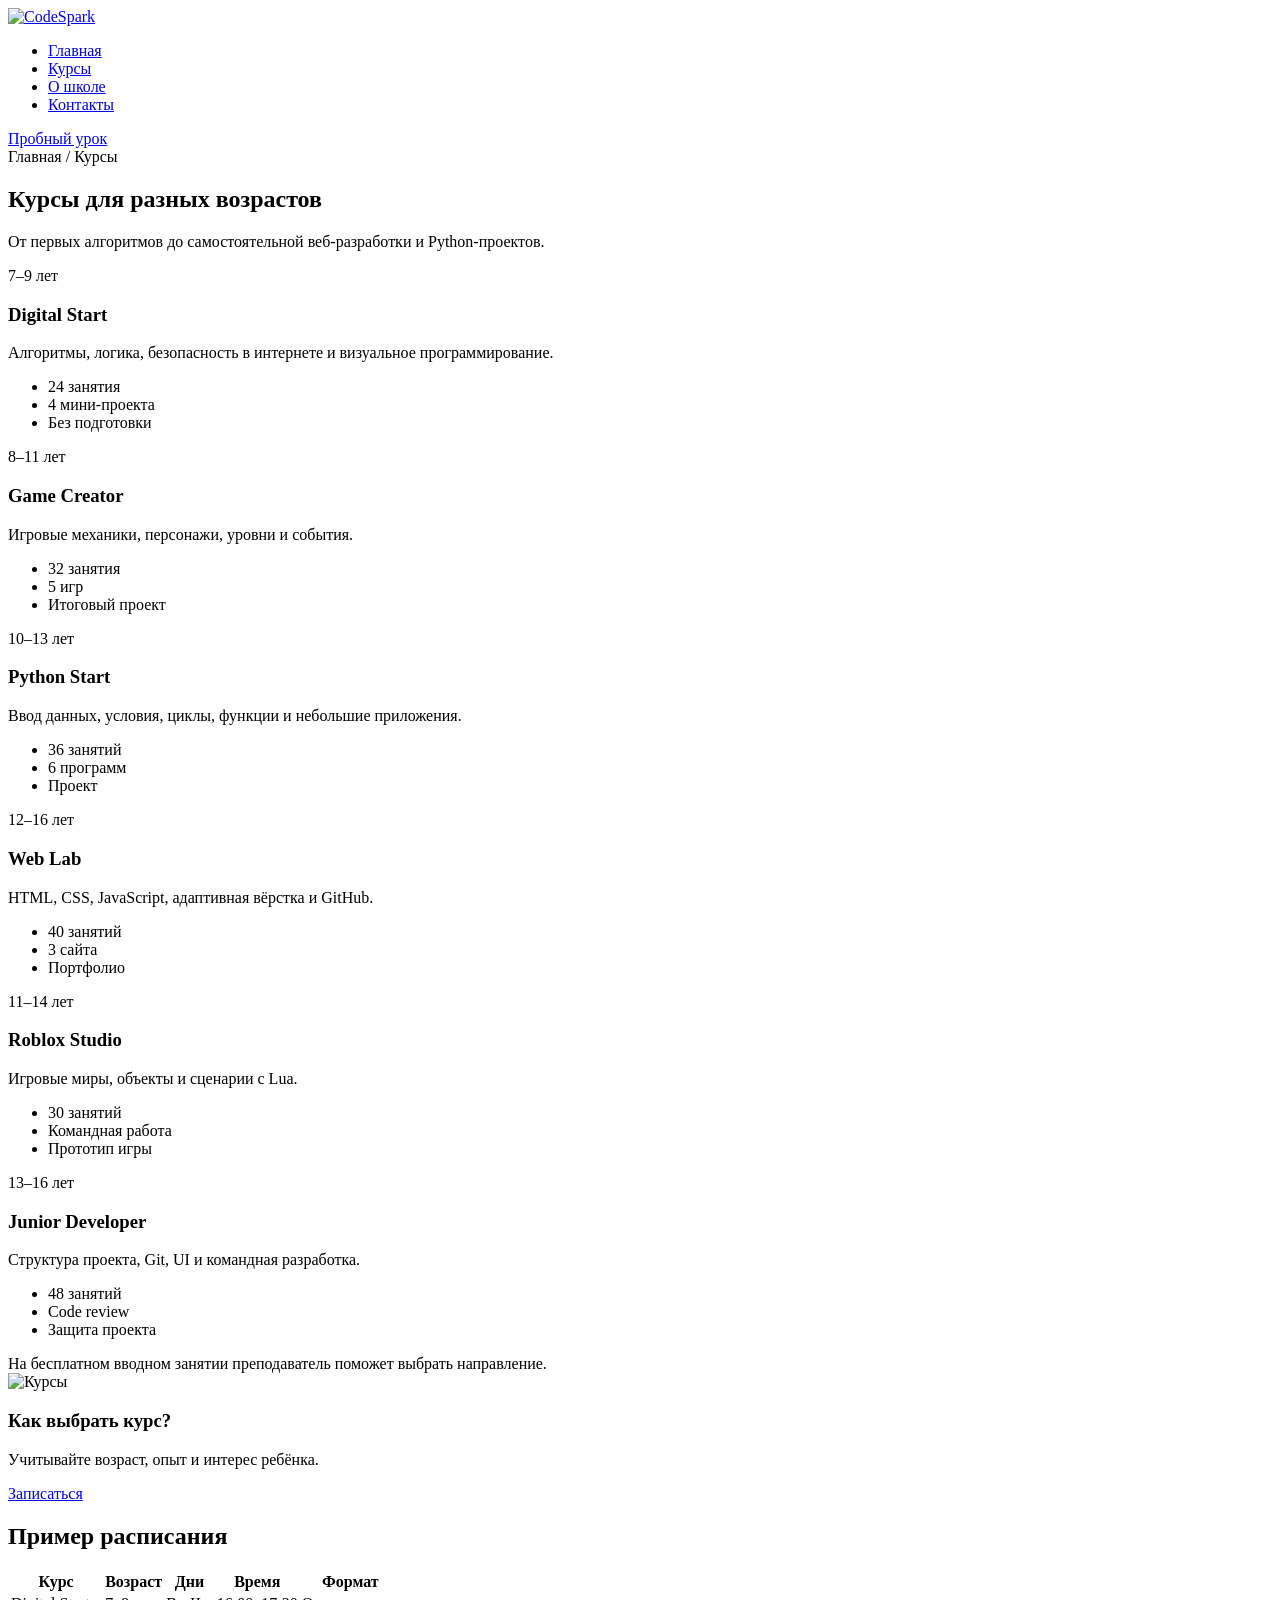
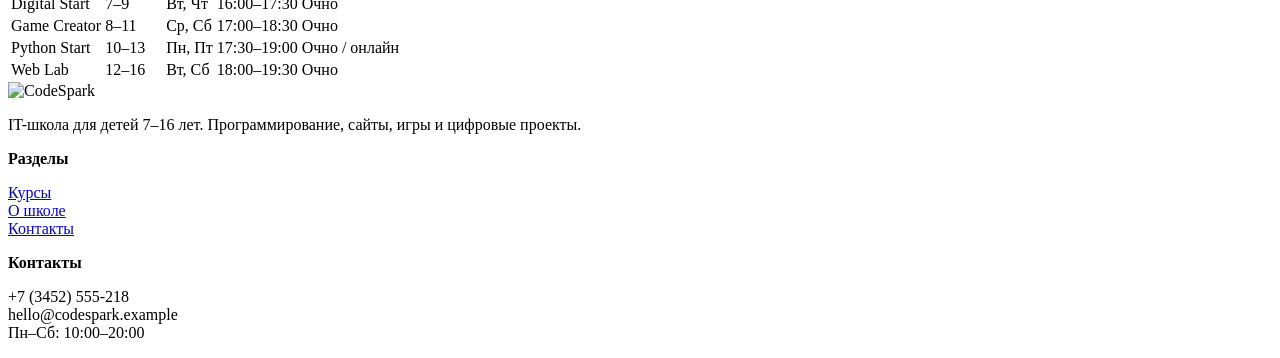
==== index.html @ 528daad1 "Add files via upload" ====
<!doctype html><html lang="ru"><head><meta charset="UTF-8"><title>Курсы — CodeSpark</title><link rel="stylesheet" href="style.css"></head><body>

<header class="site-header">
  <div class="container header-inner">
    <a class="logo" href="index.html"><img src="assets/logo.svg" alt="CodeSpark"></a>
    <nav class="main-nav">
      <ul>
        <li><a href="index.html">Главная</a></li>
        <li><a href="courses.html">Курсы</a></li>
        <li><a href="about.html">О школе</a></li>
        <li><a href="contacts.html">Контакты</a></li>
      </ul>
    </nav>
    <a class="btn" href="contacts.html#trial">Пробный урок</a>
  </div>
</header>

<main>
<section class="page-hero"><div class="container"><div class="breadcrumbs">Главная / Курсы</div><h1>Курсы для разных возрастов</h1><p class="section-lead">От первых алгоритмов до самостоятельной веб-разработки и Python-проектов.</p></div></section>
<section class="section"><div class="container course-layout">
<div><div class="course-list">
<article class="course-card"><span class="badge">7–9 лет</span><h3>Digital Start</h3><p>Алгоритмы, логика, безопасность в интернете и визуальное программирование.</p><ul><li>24 занятия</li><li>4 мини-проекта</li><li>Без подготовки</li></ul></article>
<article class="course-card"><span class="badge">8–11 лет</span><h3>Game Creator</h3><p>Игровые механики, персонажи, уровни и события.</p><ul><li>32 занятия</li><li>5 игр</li><li>Итоговый проект</li></ul></article>
<article class="course-card"><span class="badge">10–13 лет</span><h3>Python Start</h3><p>Ввод данных, условия, циклы, функции и небольшие приложения.</p><ul><li>36 занятий</li><li>6 программ</li><li>Проект</li></ul></article>
<article class="course-card"><span class="badge">12–16 лет</span><h3>Web Lab</h3><p>HTML, CSS, JavaScript, адаптивная вёрстка и GitHub.</p><ul><li>40 занятий</li><li>3 сайта</li><li>Портфолио</li></ul></article>
<article class="course-card"><span class="badge">11–14 лет</span><h3>Roblox Studio</h3><p>Игровые миры, объекты и сценарии с Lua.</p><ul><li>30 занятий</li><li>Командная работа</li><li>Прототип игры</li></ul></article>
<article class="course-card"><span class="badge">13–16 лет</span><h3>Junior Developer</h3><p>Структура проекта, Git, UI и командная разработка.</p><ul><li>48 занятий</li><li>Code review</li><li>Защита проекта</li></ul></article>
</div><div class="notice">На бесплатном вводном занятии преподаватель поможет выбрать направление.</div></div>
<aside class="sidebar"><img src="assets/courses.svg" alt="Курсы" style="width:100%"><h3>Как выбрать курс?</h3><p>Учитывайте возраст, опыт и интерес ребёнка.</p><a class="btn" href="contacts.html#trial">Записаться</a></aside>
</div></section>
<section class="section alt"><div class="container"><h2 class="section-title">Пример расписания</h2><table class="schedule"><thead><tr><th>Курс</th><th>Возраст</th><th>Дни</th><th>Время</th><th>Формат</th></tr></thead><tbody>
<tr><td>Digital Start</td><td>7–9</td><td>Вт, Чт</td><td>16:00–17:30</td><td>Очно</td></tr>
<tr><td>Game Creator</td><td>8–11</td><td>Ср, Сб</td><td>17:00–18:30</td><td>Очно</td></tr>
<tr><td>Python Start</td><td>10–13</td><td>Пн, Пт</td><td>17:30–19:00</td><td>Очно / онлайн</td></tr>
<tr><td>Web Lab</td><td>12–16</td><td>Вт, Сб</td><td>18:00–19:30</td><td>Очно</td></tr>
</tbody></table></div></section>
</main>
<footer class="footer">
  <div class="container footer-grid">
    <div><img src="assets/logo.svg" alt="CodeSpark" style="width:160px"><p>IT-школа для детей 7–16 лет. Программирование, сайты, игры и цифровые проекты.</p></div>
    <div><strong>Разделы</strong><p><a href="courses.html">Курсы</a><br><a href="about.html">О школе</a><br><a href="contacts.html">Контакты</a></p></div>
    <div><strong>Контакты</strong><p>+7 (3452) 555-218<br>hello@codespark.example<br>Пн–Сб: 10:00–20:00</p></div>
  </div>
</footer>
</body></html>
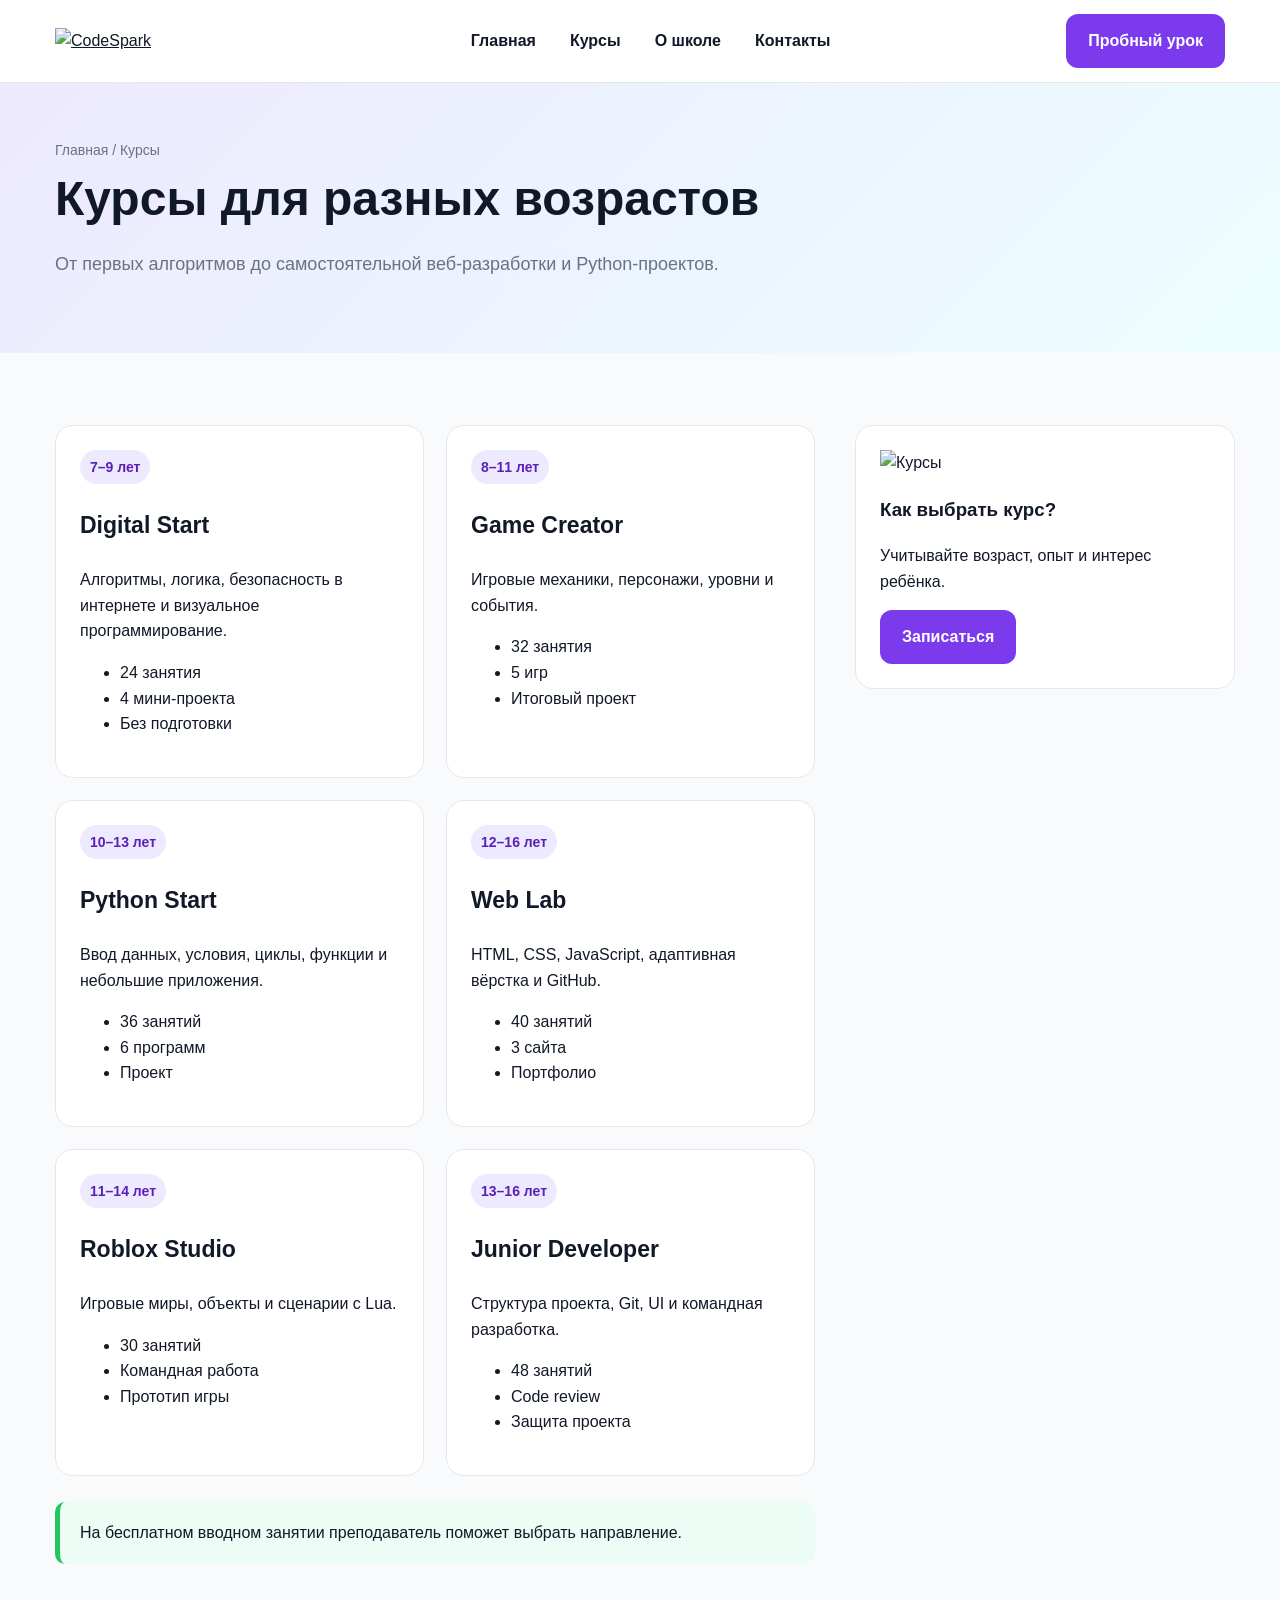
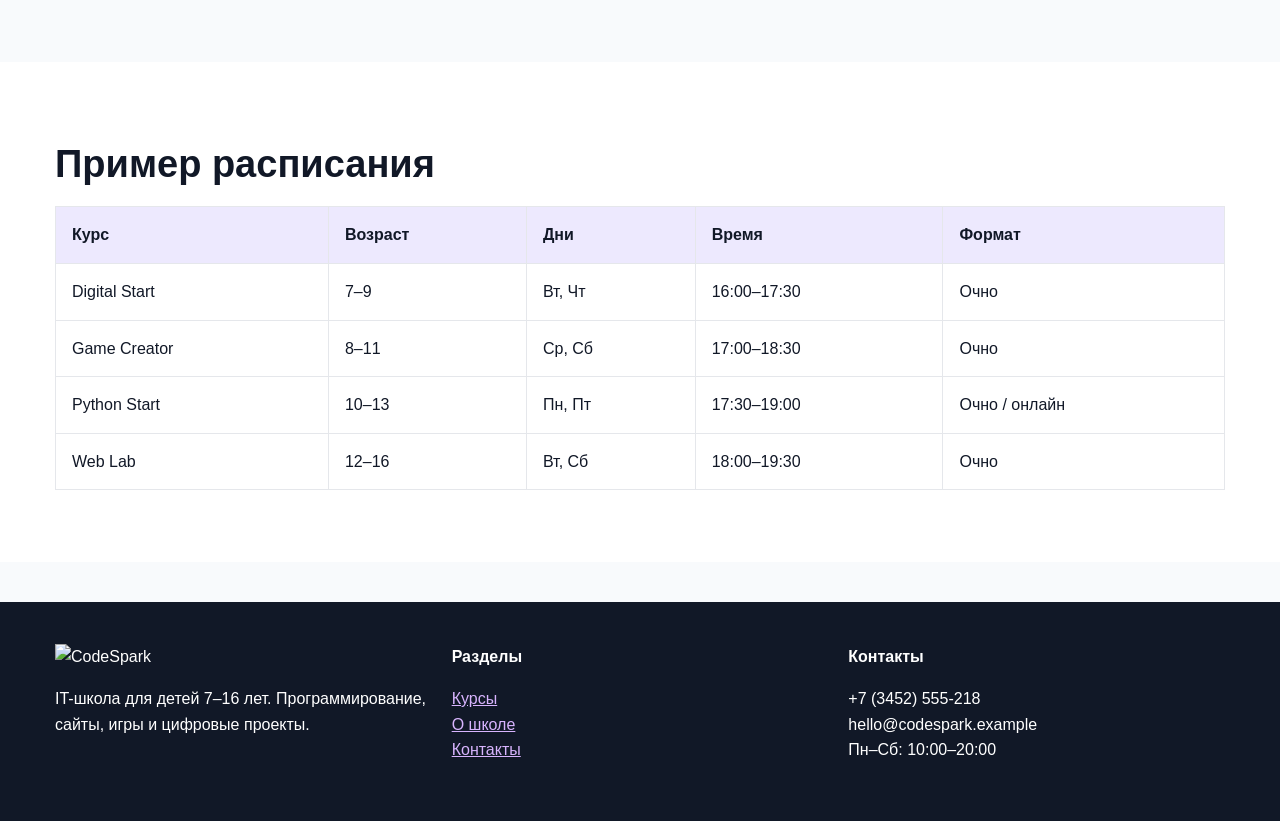
==== commit c04883db: "Update index.html" ====
--- a/index.html
+++ b/index.html
@@ -1,4 +1,12 @@
-<!doctype html><html lang="ru"><head><meta charset="UTF-8"><title>Курсы — CodeSpark</title><link rel="stylesheet" href="style.css"></head><body>
+<!doctype html>
+<html lang="ru">
+  <head>
+  <meta charset="UTF-8">
+  <title>Курсы — CodeSparkkk</title>
+  <link rel="stylesheet" href="style.css">
+    <meta name="viewport" content="width=device-width, initial-scale=1.0">
+</head>
+  <body>
 
 <header class="site-header">
   <div class="container header-inner">
@@ -42,4 +50,4 @@
     <div><strong>Контакты</strong><p>+7 (3452) 555-218<br>hello@codespark.example<br>Пн–Сб: 10:00–20:00</p></div>
   </div>
 </footer>
-</body></html>+</body></html>
--- a/style.css
+++ b/style.css
@@ -0,0 +1,136 @@
+
+:root{
+  --bg:#f8fafc;--text:#111827;--muted:#6b7280;--primary:#7c3aed;
+  --primary-dark:#5b21b6;--accent:#22c55e;--line:#e5e7eb;--dark:#111827;
+}
+*{box-sizing:border-box}
+body{margin:0;font-family:Arial,Helvetica,sans-serif;color:var(--text);background:var(--bg);line-height:1.6}
+a{color:inherit}
+
+.container{
+  width:100%;
+  max-width: 1200px;
+  margin:0 auto;
+  padding: 0 15px;
+  box-sizzing: border-box
+}
+
+.site-header{background:#fff;border-bottom:1px solid var(--line);position:sticky;top:0;z-index:10}
+.header-inner{height:82px;display:flex;align-items:center;justify-content:space-between}
+.logo img{width:180px;display:block}
+.main-nav ul{margin:0;padding:0;display:flex;gap:34px;list-style:none;align-items:center}
+.main-nav a{text-decoration:none;font-weight:700}
+.main-nav a:hover,.main-nav a.active{color:var(--primary)}
+.btn{display:inline-block;padding:14px 22px;border-radius:12px;text-decoration:none;font-weight:700;background:var(--primary);color:#fff;border:0}
+.btn-secondary{background:#fff;color:var(--primary);border:2px solid var(--primary)}
+.hero{padding:72px 0}
+.hero-grid{display:grid;grid-template-columns:560px 560px;gap:60px;align-items:center}
+.hero h1{font-size:58px;line-height:1.08;margin:0 0 22px}
+.hero p{font-size:20px;color:var(--muted);margin:0 0 28px}
+.hero-actions{display:flex;gap:16px}
+.hero-image{width:560px;border-radius:28px;box-shadow:0 20px 50px rgba(17,24,39,.14)}
+.section{padding:72px 0}.section.alt{background:#fff}
+.section-title{font-size:38px;margin:0 0 12px}.section-lead{max-width:760px;color:var(--muted);margin:0 0 36px;font-size:18px}
+.cards{display:grid;grid-template-columns:repeat(3,1fr);gap:24px}
+.card,.course-card,.teacher,.form-card,.sidebar,.feature{background:#fff;border:1px solid var(--line);border-radius:18px;padding:24px}
+.card h3,.course-card h3{font-size:23px}
+.badge{display:inline-block;padding:6px 10px;border-radius:999px;background:#ede9fe;color:var(--primary-dark);font-size:14px;font-weight:700}
+.stats{display:grid;grid-template-columns:repeat(4,1fr);gap:18px}
+.stat{background:var(--dark);color:#fff;padding:26px;border-radius:16px;text-align:center}.stat strong{display:block;font-size:34px}
+.course-layout,.about-layout,.contact-layout{display:grid;grid-template-columns:760px 380px;gap:40px;align-items:start}
+.course-list{display:grid;grid-template-columns:repeat(2,1fr);gap:22px}
+.sidebar{position:sticky;top:110px}
+.schedule{width:100%;border-collapse:collapse;min-width:900px;background:#fff}
+.schedule th,.schedule td{padding:15px 16px;border:1px solid var(--line);text-align:left}.schedule th{background:#ede9fe}
+.team-grid{display:grid;grid-template-columns:repeat(3,1fr);gap:24px}
+.teacher-avatar{width:100%;height:210px;object-fit:cover;border-radius:14px}
+.feature-row{display:flex;gap:26px}.feature{width:33.333%}
+.form-row{display:flex;gap:18px}.form-group{flex:1;margin-bottom:18px}
+label{display:block;font-weight:700;margin-bottom:7px}
+input,select,textarea{width:100%;padding:13px 14px;border:1px solid #cbd5e1;border-radius:10px;font:inherit}
+textarea{min-height:120px;resize:vertical}
+.page-hero{padding:56px 0 38px;background:linear-gradient(135deg,#ede9fe,#ecfeff)}
+.page-hero h1{font-size:48px;margin:0 0 12px}.breadcrumbs{color:var(--muted);font-size:14px}
+.notice{padding:18px 20px;border-left:5px solid var(--accent);background:#ecfdf5;border-radius:10px;margin:26px 0}
+.footer{background:var(--dark);color:#fff;padding:42px 0;margin-top:40px}
+.footer-grid{display:grid;grid-template-columns:2fr 1fr 1fr;gap:40px}.footer a{color:#d8b4fe}
+
+@media (max-width: 768px) {
+  .header-inner {
+      display: flex;
+      flex-direction: column;
+      align-items: center;
+      gap: 15px; 
+  }
+  .main-nav ul {
+      display: flex;
+      flex-wrap: wrap;
+      justify-content: center;
+      gap: 10px;
+      padding: 0;
+  }
+.btn {
+      width: 100%;
+      text-align: center;
+      margin-top: 10px;
+  }
+}
+
+@media (max-width: 768px) {
+  .page-hero {
+    padding: 40px 0;
+  }
+  .page-hero h1, .page-hero h2 {
+    font-size: 28px;
+    line-height: 1.2;
+  }
+  .section-lead {
+    font-size: 16px;
+  }
+}
+
+@media (max-width: 768px){
+  .section-about .container {
+    display:flex;
+    flex-direction: column;
+  }
+.aside{
+  width:100%;
+  margin-bottom: 20px;
+}
+}
+
+.team-grid {
+    display: grid;
+    grid-template-columns: repeat(3, 1fr); 
+    gap: 20px;
+}
+
+@media (max-width: 768px) {
+    .team-grid {
+        grid-template-columns: 1fr;
+    }
+}
+
+.footer-grid {
+    display: grid;
+    grid-template-columns: repeat(3, 1fr);
+    gap: 20px;
+}
+
+@media (max-width: 768px) {
+    .footer-grid {
+        grid-template-columns: 1fr;
+        text-align: center;
+        gap: 30px;
+    }
+    
+    .footer-grid img {
+        margin: 0 auto; 
+    }
+}
+/* МОБИЛЬНЫЕ СТИЛИ НАМЕРЕННО ОТСУТСТВУЮТ.
+   Проект предназначен для практической по адаптивной верстке. */
+
+
+
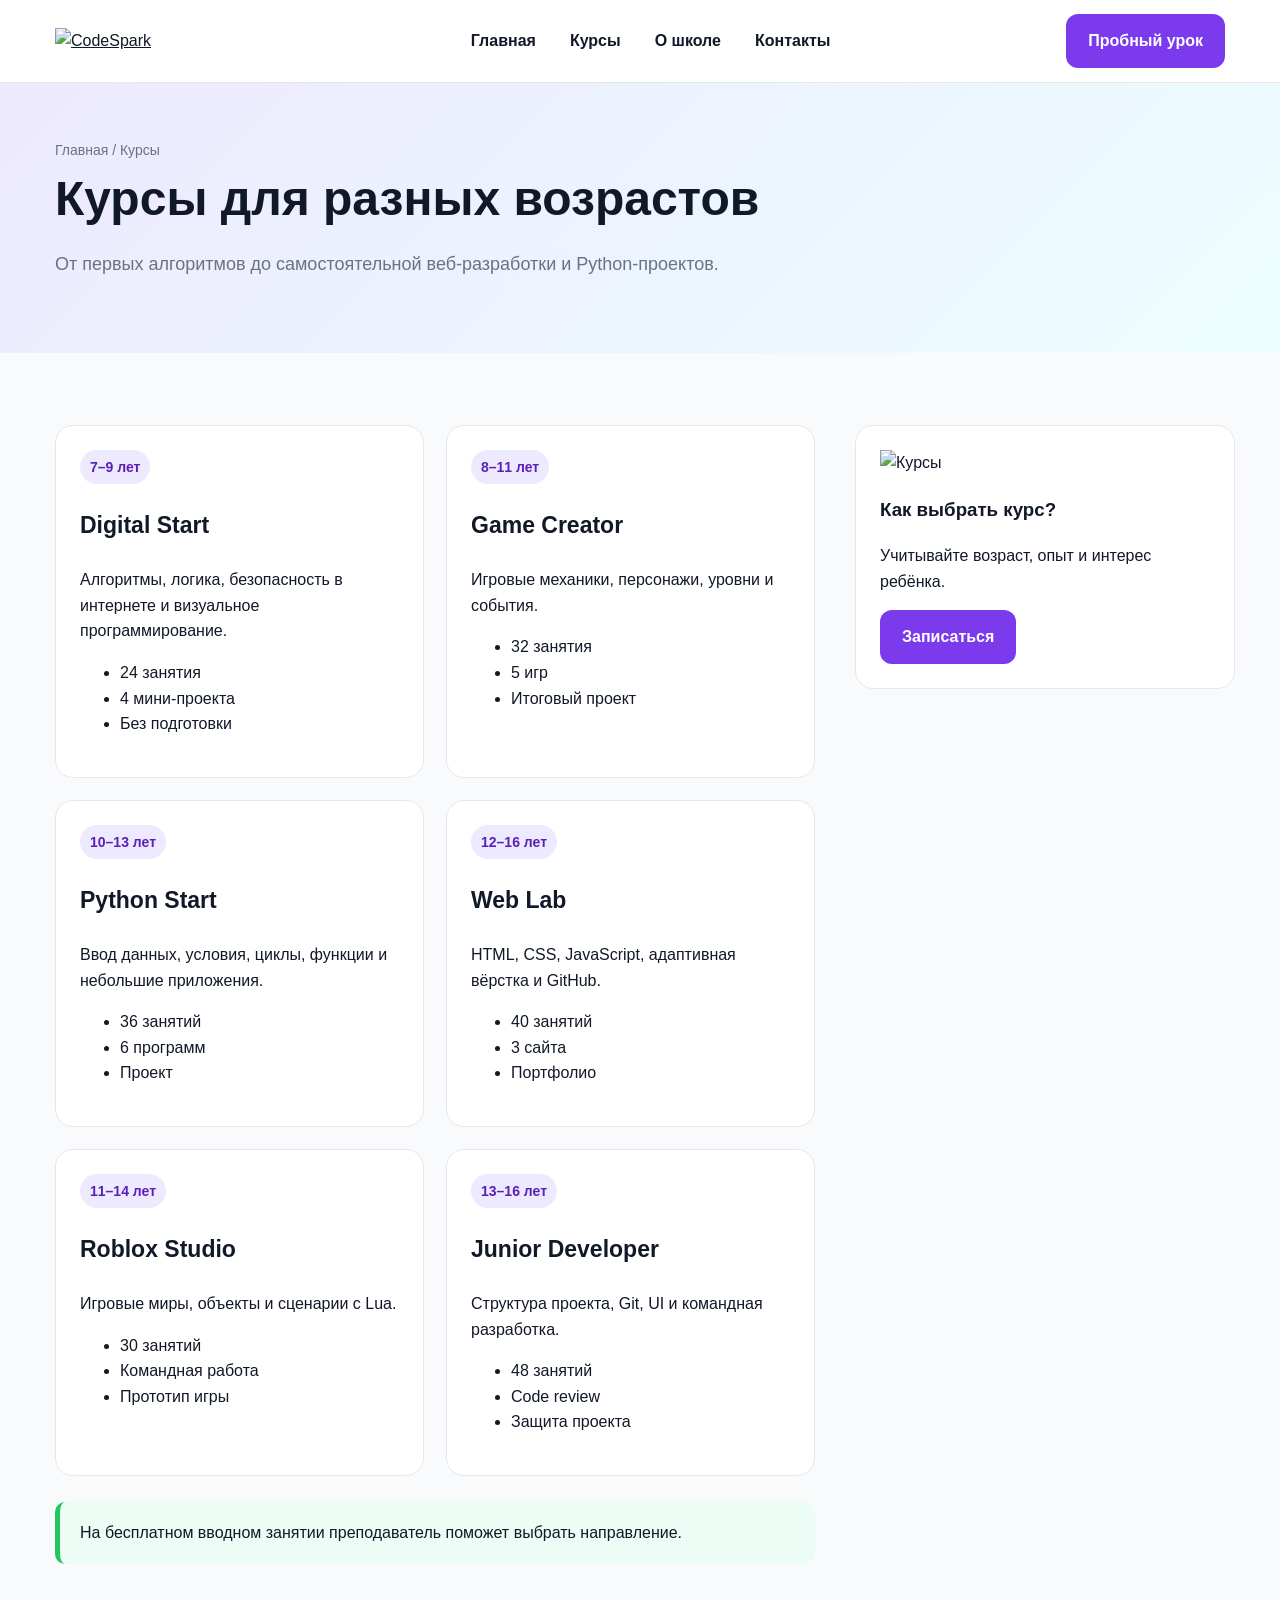
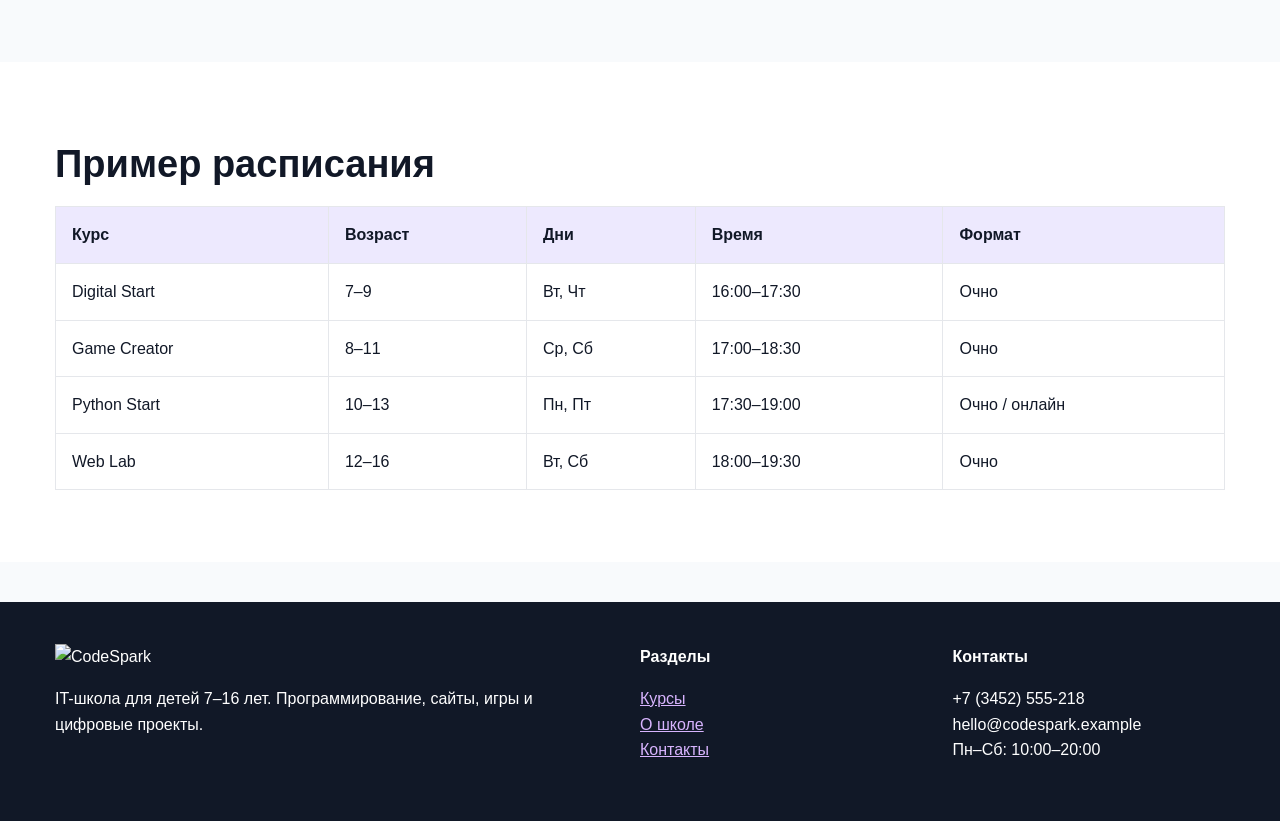
==== commit 71cdcdec: "Update index.html Добавили мета-тег viewport" ====
--- a/index.html
+++ b/index.html
@@ -1,11 +1,11 @@
 <!doctype html>
 <html lang="ru">
   <head>
-  <meta charset="UTF-8">
-  <title>Курсы — CodeSparkkk</title>
-  <link rel="stylesheet" href="style.css">
+    <meta charset="UTF-8">
     <meta name="viewport" content="width=device-width, initial-scale=1.0">
-</head>
+    <title>Курсы — CodeSpark</title>
+    <link rel="stylesheet" href="style.css">
+  </head>
   <body>
 
 <header class="site-header">
--- a/style.css
+++ b/style.css
@@ -74,9 +74,7 @@
       text-align: center;
       margin-top: 10px;
   }
-}
-
-@media (max-width: 768px) {
+  
   .page-hero {
     padding: 40px 0;
   }
@@ -87,9 +85,6 @@
   .section-lead {
     font-size: 16px;
   }
-}
-
-@media (max-width: 768px){
   .section-about .container {
     display:flex;
     flex-direction: column;
@@ -98,27 +93,20 @@
   width:100%;
   margin-bottom: 20px;
 }
-}
-
 .team-grid {
     display: grid;
     grid-template-columns: repeat(3, 1fr); 
     gap: 20px;
 }
-
-@media (max-width: 768px) {
     .team-grid {
         grid-template-columns: 1fr;
     }
-}
 
 .footer-grid {
     display: grid;
     grid-template-columns: repeat(3, 1fr);
     gap: 20px;
 }
-
-@media (max-width: 768px) {
     .footer-grid {
         grid-template-columns: 1fr;
         text-align: center;
